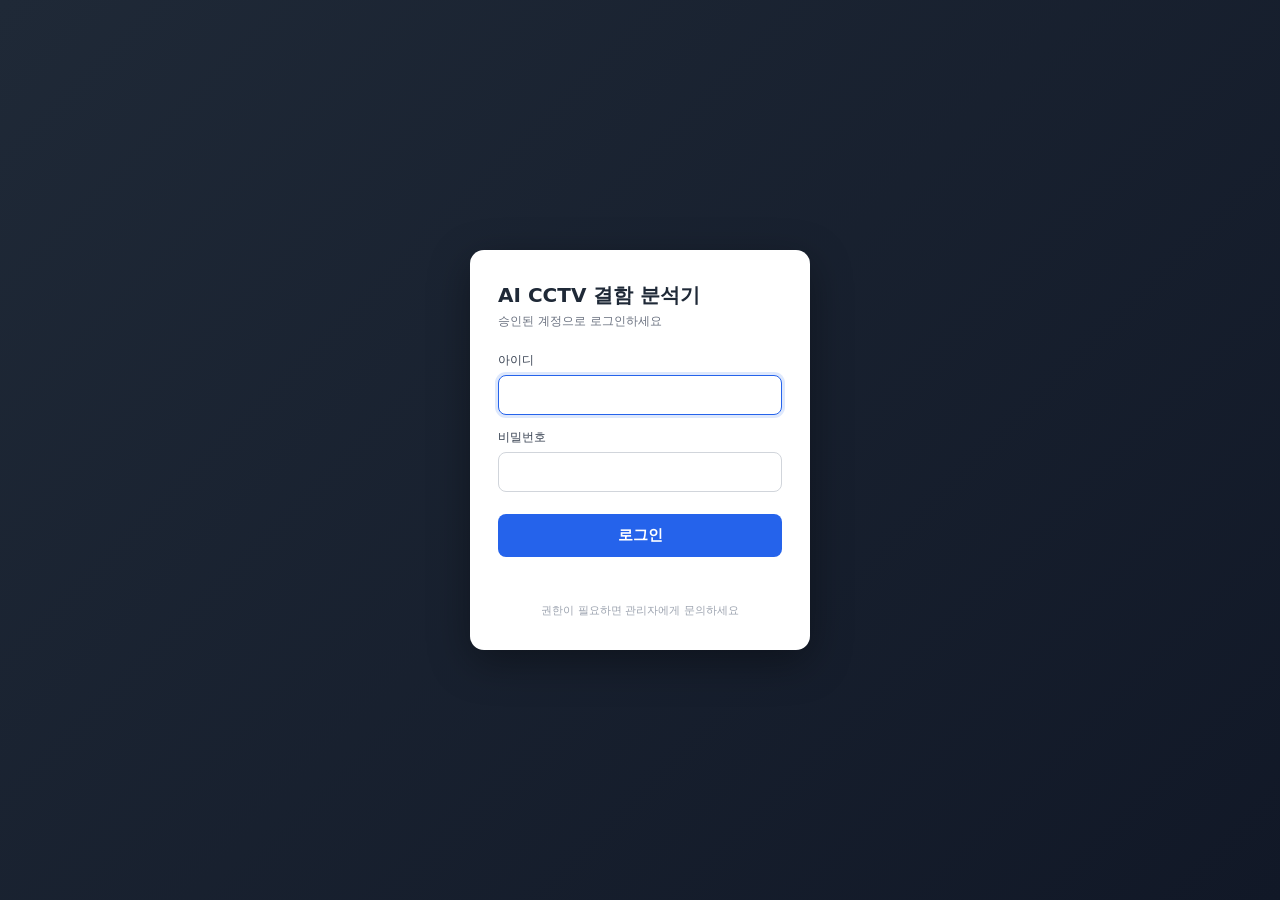
==== apps/AI_CCTV/ui/login.html @ d6f698fb "Fix OCR (한글/거리/관경) + 자막 오탐 필터 + 브라우저 웹 데모(로그인) OCR (backend/ocr.py): - 한글 인식 복구: text_recognition_mo" ====
<!doctype html>
<html lang="ko">
<head>
  <meta charset="utf-8" />
  <title>로그인 · AI CCTV 결함 분석기</title>
  <style>
    * { box-sizing: border-box; }
    body {
      margin: 0; height: 100vh; display: flex; align-items: center; justify-content: center;
      font-family: "Malgun Gothic", "Apple SD Gothic Neo", system-ui, sans-serif;
      background: linear-gradient(135deg, #1f2937 0%, #111827 100%); color: #e5e7eb;
    }
    .login-box {
      width: 340px; padding: 32px 28px; background: #fff; color: #1f2937;
      border-radius: 14px; box-shadow: 0 12px 40px rgba(0,0,0,.35);
    }
    .brand { font-size: 20px; font-weight: 700; margin: 0 0 4px; }
    .sub { font-size: 12px; color: #6b7280; margin: 0 0 22px; }
    label { display: block; font-size: 12px; color: #374151; margin: 14px 0 6px; }
    input {
      width: 100%; padding: 11px 12px; border: 1px solid #d1d5db; border-radius: 8px;
      font-size: 14px; outline: none;
    }
    input:focus { border-color: #2563eb; box-shadow: 0 0 0 3px rgba(37,99,235,.15); }
    button {
      width: 100%; margin-top: 22px; padding: 12px; border: 0; border-radius: 8px;
      background: #2563eb; color: #fff; font-size: 15px; font-weight: 600; cursor: pointer;
    }
    button:hover { background: #1d4ed8; }
    .err { color: #dc2626; font-size: 12px; margin-top: 12px; min-height: 16px; }
    .hint { margin-top: 18px; font-size: 11px; color: #9ca3af; text-align: center; }
  </style>
</head>
<body>
  <form class="login-box" id="loginForm">
    <p class="brand">AI CCTV 결함 분석기</p>
    <p class="sub">승인된 계정으로 로그인하세요</p>
    <label for="username">아이디</label>
    <input type="text" id="username" name="username" autocomplete="username" autofocus />
    <label for="password">비밀번호</label>
    <input type="password" id="password" name="password" autocomplete="current-password" />
    <button type="submit">로그인</button>
    <div class="err" id="err"></div>
    <div class="hint">권한이 필요하면 관리자에게 문의하세요</div>
  </form>
  <script>
    const form = document.getElementById("loginForm");
    const err = document.getElementById("err");
    form.addEventListener("submit", async (e) => {
      e.preventDefault();
      err.textContent = "";
      const body = new FormData(form);
      const res = await fetch("/api/auth/login", { method: "POST", body });
      if (res.ok) {
        window.location.href = "/";
      } else {
        let msg = "로그인 실패";
        try { msg = (await res.json()).detail || msg; } catch (_) {}
        err.textContent = msg;
      }
    });
  </script>
</body>
</html>
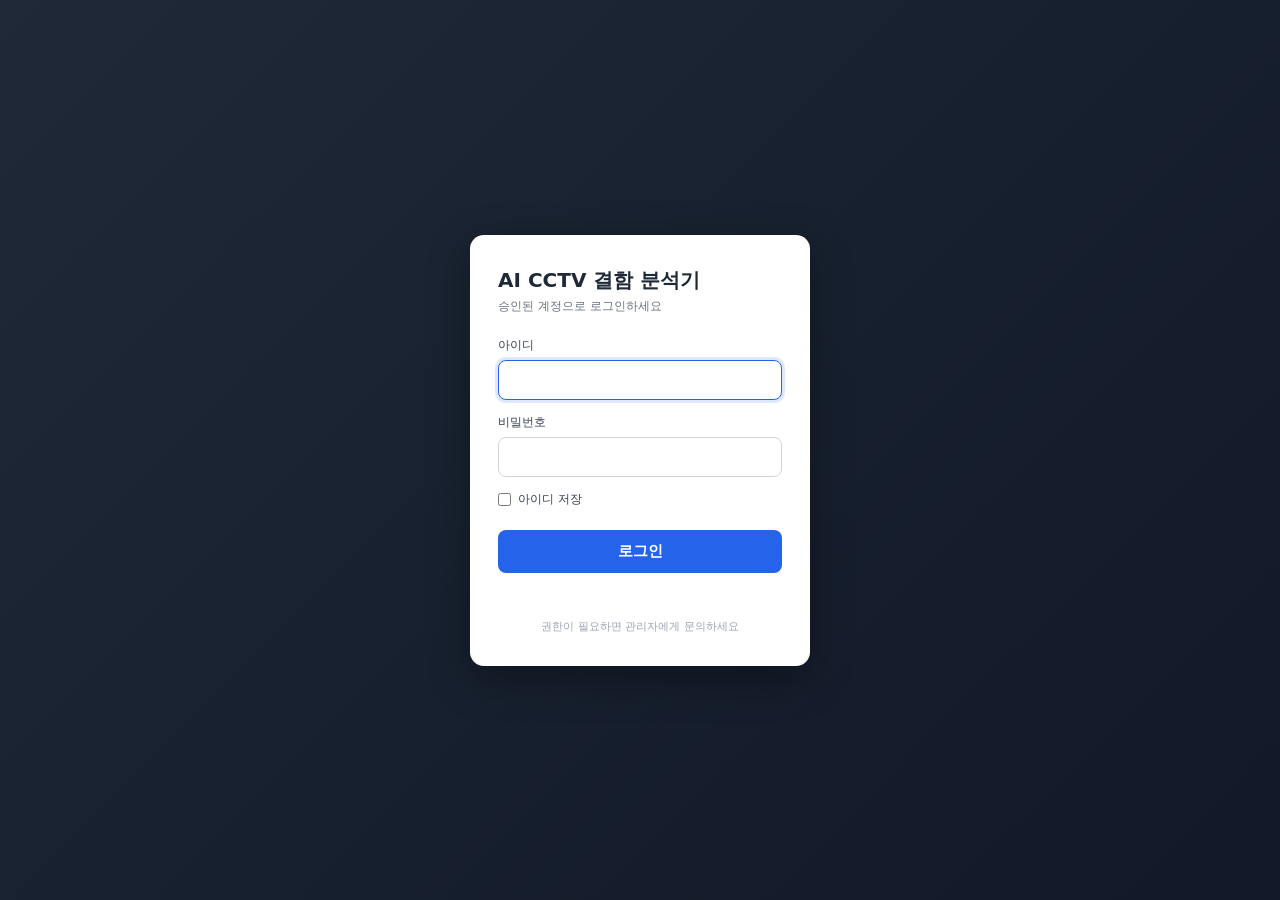
==== commit b4b7dd19: "feat(app): 브라우저 닫으면 로그아웃 + 로그인 화면에 '아이디 저장' 세션 만료를 8시간에서 세션 쿠키(max_age=None)로 바꿨다. 만료 시각이 없는 쿠키라 브라우" ====
--- a/apps/AI_CCTV/ui/login.html
+++ b/apps/AI_CCTV/ui/login.html
@@ -3,6 +3,8 @@
 <head>
   <meta charset="utf-8" />
   <title>로그인 · AI CCTV 결함 분석기</title>
+  <link rel="icon" type="image/x-icon" href="logo.ico" />
+  <link rel="shortcut icon" type="image/x-icon" href="logo.ico" />
   <style>
     * { box-sizing: border-box; }
     body {
@@ -29,6 +31,15 @@
     button:hover { background: #1d4ed8; }
     .err { color: #dc2626; font-size: 12px; margin-top: 12px; min-height: 16px; }
     .hint { margin-top: 18px; font-size: 11px; color: #9ca3af; text-align: center; }
+    /* 아이디 저장 체크박스 — label의 block/margin 규칙을 덮어써 한 줄로 붙인다 */
+    .remember {
+      display: flex; align-items: center; gap: 7px;
+      margin: 14px 0 0; font-size: 12px; color: #374151; cursor: pointer;
+    }
+    .remember input {
+      width: auto; margin: 0; padding: 0; cursor: pointer;
+      accent-color: #2563eb;
+    }
   </style>
 </head>
 <body>
@@ -36,9 +47,14 @@
     <p class="brand">AI CCTV 결함 분석기</p>
     <p class="sub">승인된 계정으로 로그인하세요</p>
     <label for="username">아이디</label>
-    <input type="text" id="username" name="username" autocomplete="username" autofocus />
+    <!-- autofocus는 두지 않는다 — 저장된 아이디가 있으면 스크립트가 비밀번호로 커서를 보낸다 -->
+    <input type="text" id="username" name="username" autocomplete="username" />
     <label for="password">비밀번호</label>
     <input type="password" id="password" name="password" autocomplete="current-password" />
+    <label class="remember" for="remember">
+      <input type="checkbox" id="remember" />
+      아이디 저장
+    </label>
     <button type="submit">로그인</button>
     <div class="err" id="err"></div>
     <div class="hint">권한이 필요하면 관리자에게 문의하세요</div>
@@ -46,12 +62,31 @@
   <script>
     const form = document.getElementById("loginForm");
     const err = document.getElementById("err");
+    const userEl = document.getElementById("username");
+    const pwEl = document.getElementById("password");
+    const rememberEl = document.getElementById("remember");
+    const KEY = "aicctv.savedId";
+
+    // **아이디만 저장한다. 비밀번호는 절대 저장하지 않는다.**
+    // 저장된 아이디가 있으면 채워두고 커서를 비밀번호로 보낸다 — 다시 칠 필요가 없다.
+    const saved = localStorage.getItem(KEY);
+    if (saved) {
+      userEl.value = saved;
+      rememberEl.checked = true;
+      pwEl.focus();
+    } else {
+      userEl.focus();
+    }
+
     form.addEventListener("submit", async (e) => {
       e.preventDefault();
       err.textContent = "";
       const body = new FormData(form);
       const res = await fetch("/api/auth/login", { method: "POST", body });
       if (res.ok) {
+        // 로그인에 성공한 아이디만 남긴다(오타를 저장하지 않으려고).
+        if (rememberEl.checked) localStorage.setItem(KEY, userEl.value.trim());
+        else localStorage.removeItem(KEY);
         window.location.href = "/";
       } else {
         let msg = "로그인 실패";
